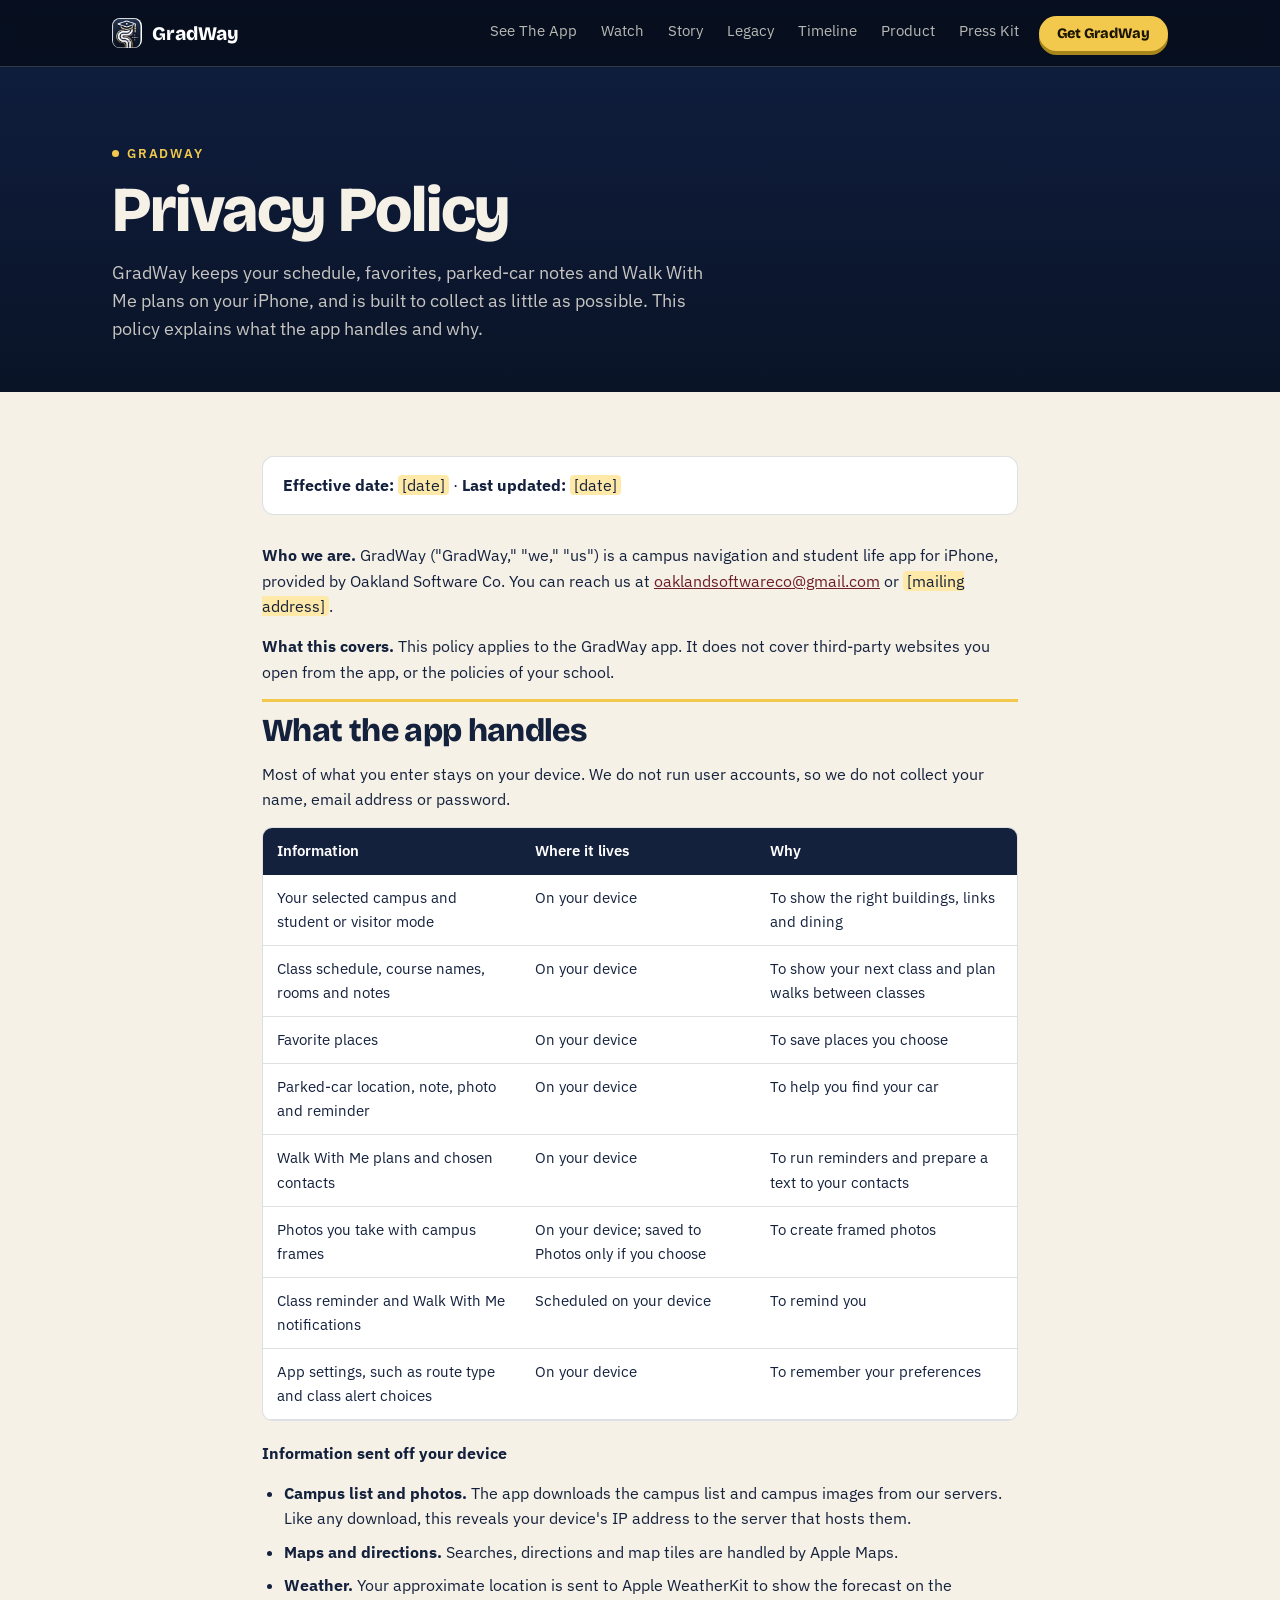
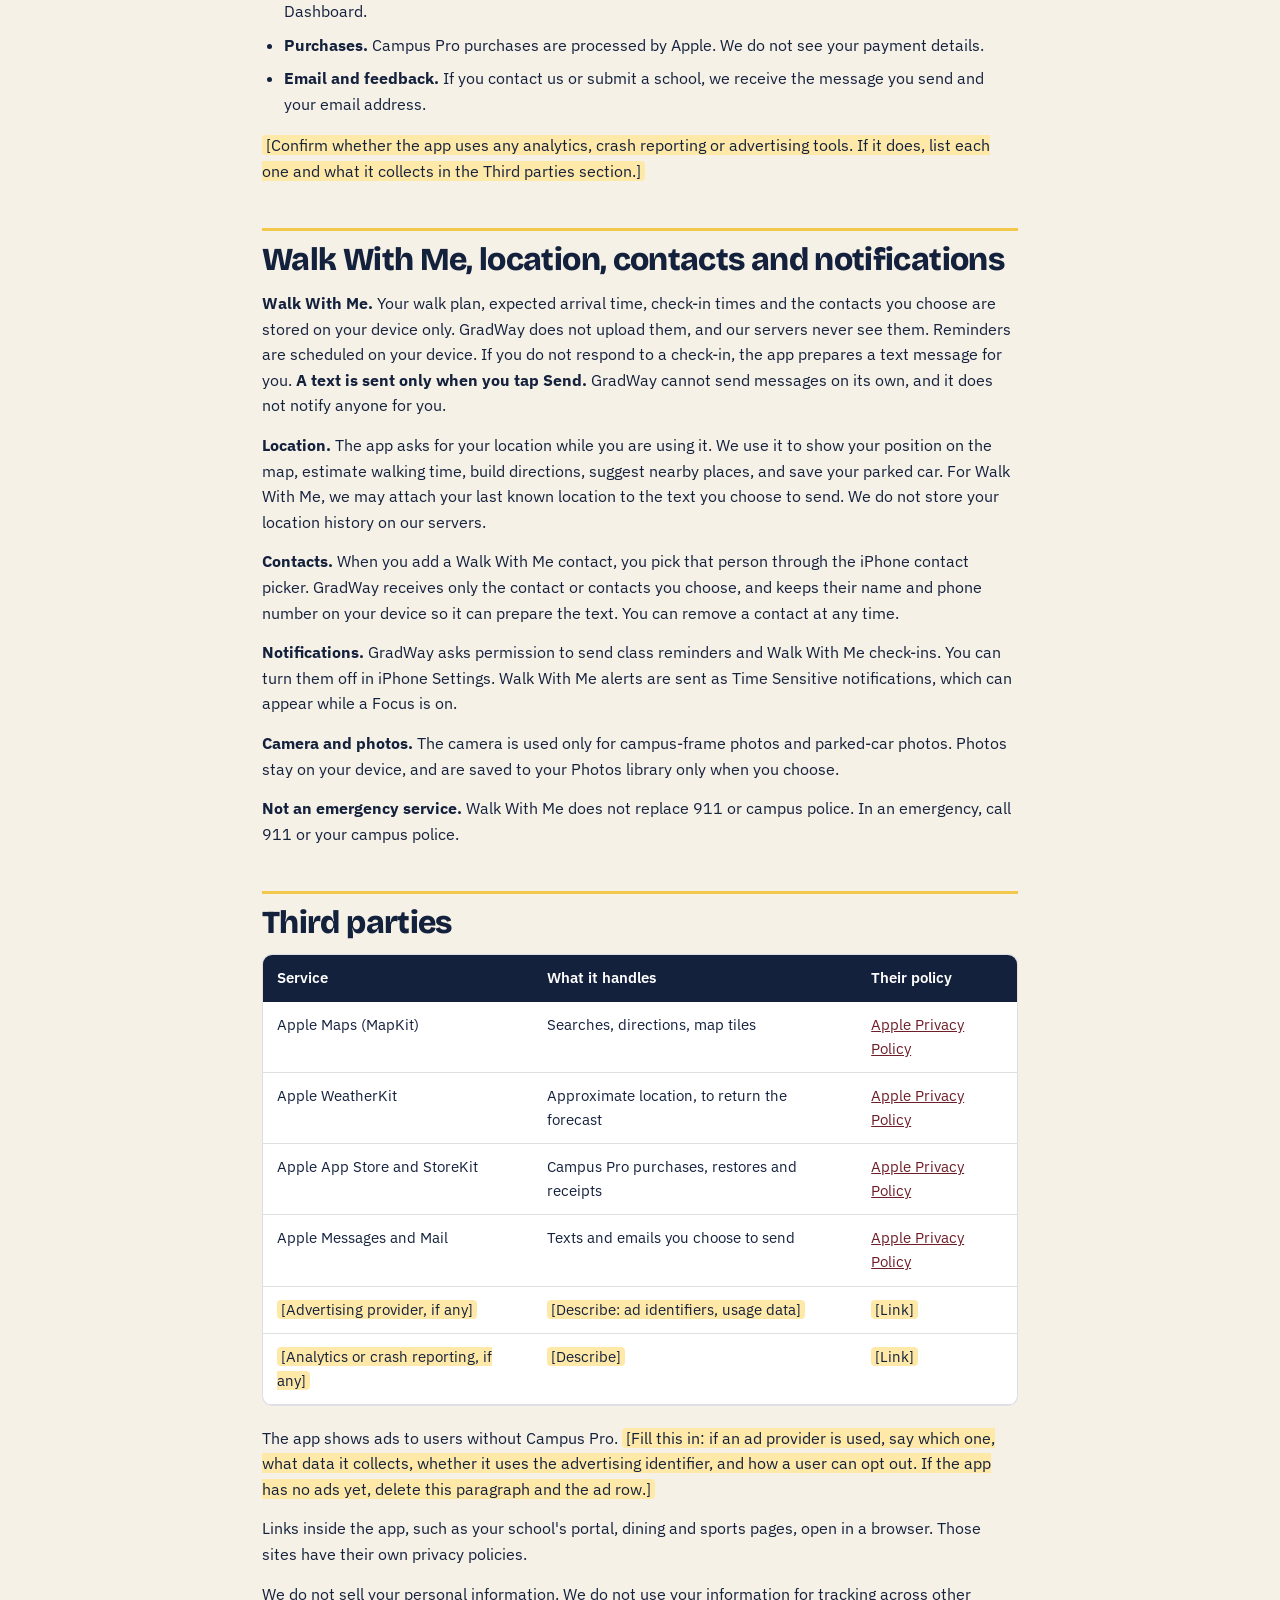
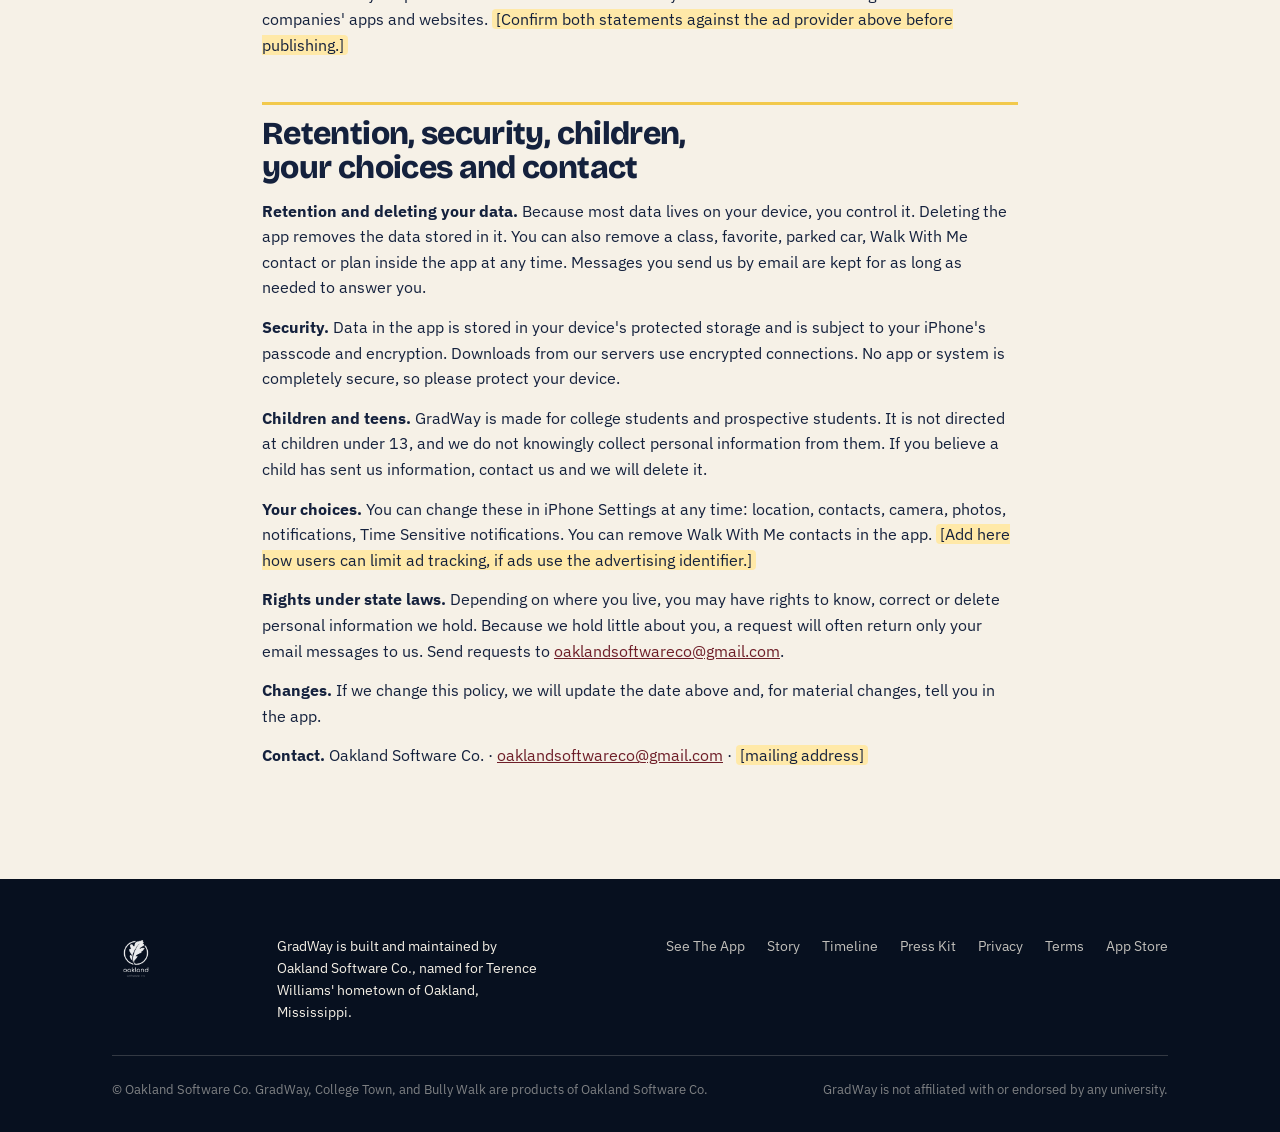
==== privacy.html @ d5482345 "Add files via upload" ====
<!DOCTYPE html>
<html lang="en">
<head>
<meta charset="UTF-8">
<meta name="viewport" content="width=device-width, initial-scale=1">
<title>Privacy Policy | GradWay</title>
<meta name="description" content="How GradWay handles your information: most of it stays on your iPhone.">
<meta property="og:type" content="website">
<meta property="og:title" content="Privacy Policy | GradWay">
<meta property="og:description" content="How GradWay handles your information: most of it stays on your iPhone.">
<meta property="og:image" content="og-image.jpg">
<meta property="og:url" content="https://gradwayapp.com/privacy.html">
<link rel="canonical" href="https://gradwayapp.com/privacy.html">
<meta name="twitter:card" content="summary_large_image">
<link rel="preconnect" href="https://fonts.googleapis.com">
<link rel="preconnect" href="https://fonts.gstatic.com" crossorigin>
<link href="https://fonts.googleapis.com/css2?family=Bricolage+Grotesque:opsz,wght@12..96,600;12..96,800&family=Fraunces:ital,opsz,wght@0,9..144,500;0,9..144,600;1,9..144,400;1,9..144,500&family=IBM+Plex+Sans:wght@400;500;600;700&display=swap" rel="stylesheet">
<link rel="stylesheet" href="site.css">
</head>
<body>
<nav class="nav dark"><div class="wrap navin">
<a class="brand" href="index.html"><img src="[data-uri]" alt="">GradWay</a>
<div class="links" id="links">
<a href="see-the-app.html">See The App</a>
<a href="index.html#watch">Watch</a>
<a href="index.html#story">Story</a>
<a href="index.html#legacy">Legacy</a>
<a href="index.html#timeline">Timeline</a>
<a href="index.html#features">Product</a>
<a href="index.html#press">Press Kit</a>
</div>
<a class="btn sm" href="https://apps.apple.com/us/app/gradway-college-made-easy/id1069778462" target="_blank" rel="noopener">Get GradWay</a>
<button class="burger" id="burger" aria-expanded="false" aria-controls="links" type="button">Menu</button>
</div></nav>
<header class="pagehead dark"><div class="wrap"><span class="eyebrow"><span class="dot"></span>GradWay</span><h1>Privacy Policy</h1><p>GradWay keeps your schedule, favorites, parked-car notes and Walk With Me plans on your iPhone, and is built to collect as little as possible. This policy explains what the app handles and why.</p></div></header>
<main class="doc light"><div class="wrap"><div class="meta"><strong>Effective date:</strong> <span class="tbd">[date]</span> &middot; <strong>Last updated:</strong> <span class="tbd">[date]</span></div>
<p><strong>Who we are.</strong> GradWay ("GradWay," "we," "us") is a campus navigation and student life app for iPhone, provided by Oakland Software Co. You can reach us at <a href="mailto:oaklandsoftwareco@gmail.com">oaklandsoftwareco@gmail.com</a> or <span class="tbd">[mailing address]</span>.</p>
<p><strong>What this covers.</strong> This policy applies to the GradWay app. It does not cover third-party websites you open from the app, or the policies of your school.</p>
<h2>What the app handles</h2>
<p>Most of what you enter stays on your device. We do not run user accounts, so we do not collect your name, email address or password.</p>
<table><thead><tr><th>Information</th><th>Where it lives</th><th>Why</th></tr></thead><tbody>
<tr><td>Your selected campus and student or visitor mode</td><td>On your device</td><td>To show the right buildings, links and dining</td></tr>
<tr><td>Class schedule, course names, rooms and notes</td><td>On your device</td><td>To show your next class and plan walks between classes</td></tr>
<tr><td>Favorite places</td><td>On your device</td><td>To save places you choose</td></tr>
<tr><td>Parked-car location, note, photo and reminder</td><td>On your device</td><td>To help you find your car</td></tr>
<tr><td>Walk With Me plans and chosen contacts</td><td>On your device</td><td>To run reminders and prepare a text to your contacts</td></tr>
<tr><td>Photos you take with campus frames</td><td>On your device; saved to Photos only if you choose</td><td>To create framed photos</td></tr>
<tr><td>Class reminder and Walk With Me notifications</td><td>Scheduled on your device</td><td>To remind you</td></tr>
<tr><td>App settings, such as route type and class alert choices</td><td>On your device</td><td>To remember your preferences</td></tr></tbody></table>
<p><strong>Information sent off your device</strong></p>
<ul><li><strong>Campus list and photos.</strong> The app downloads the campus list and campus images from our servers. Like any download, this reveals your device's IP address to the server that hosts them.</li>
<li><strong>Maps and directions.</strong> Searches, directions and map tiles are handled by Apple Maps.</li>
<li><strong>Weather.</strong> Your approximate location is sent to Apple WeatherKit to show the forecast on the Dashboard.</li>
<li><strong>Purchases.</strong> Campus Pro purchases are processed by Apple. We do not see your payment details.</li>
<li><strong>Email and feedback.</strong> If you contact us or submit a school, we receive the message you send and your email address.</li></ul>
<p><span class="tbd">[Confirm whether the app uses any analytics, crash reporting or advertising tools. If it does, list each one and what it collects in the Third parties section.]</span></p>
<h2>Walk With Me, location, contacts and notifications</h2>
<p><strong>Walk With Me.</strong> Your walk plan, expected arrival time, check-in times and the contacts you choose are stored on your device only. GradWay does not upload them, and our servers never see them. Reminders are scheduled on your device. If you do not respond to a check-in, the app prepares a text message for you. <strong>A text is sent only when you tap Send.</strong> GradWay cannot send messages on its own, and it does not notify anyone for you.</p>
<p><strong>Location.</strong> The app asks for your location while you are using it. We use it to show your position on the map, estimate walking time, build directions, suggest nearby places, and save your parked car. For Walk With Me, we may attach your last known location to the text you choose to send. We do not store your location history on our servers.</p>
<p><strong>Contacts.</strong> When you add a Walk With Me contact, you pick that person through the iPhone contact picker. GradWay receives only the contact or contacts you choose, and keeps their name and phone number on your device so it can prepare the text. You can remove a contact at any time.</p>
<p><strong>Notifications.</strong> GradWay asks permission to send class reminders and Walk With Me check-ins. You can turn them off in iPhone Settings. Walk With Me alerts are sent as Time Sensitive notifications, which can appear while a Focus is on.</p>
<p><strong>Camera and photos.</strong> The camera is used only for campus-frame photos and parked-car photos. Photos stay on your device, and are saved to your Photos library only when you choose.</p>
<p><strong>Not an emergency service.</strong> Walk With Me does not replace 911 or campus police. In an emergency, call 911 or your campus police.</p>
<h2>Third parties</h2>
<table><thead><tr><th>Service</th><th>What it handles</th><th>Their policy</th></tr></thead><tbody>
<tr><td>Apple Maps (MapKit)</td><td>Searches, directions, map tiles</td><td><a href="https://www.apple.com/legal/privacy/" target="_blank" rel="noopener">Apple Privacy Policy</a></td></tr>
<tr><td>Apple WeatherKit</td><td>Approximate location, to return the forecast</td><td><a href="https://www.apple.com/legal/privacy/" target="_blank" rel="noopener">Apple Privacy Policy</a></td></tr>
<tr><td>Apple App Store and StoreKit</td><td>Campus Pro purchases, restores and receipts</td><td><a href="https://www.apple.com/legal/privacy/" target="_blank" rel="noopener">Apple Privacy Policy</a></td></tr>
<tr><td>Apple Messages and Mail</td><td>Texts and emails you choose to send</td><td><a href="https://www.apple.com/legal/privacy/" target="_blank" rel="noopener">Apple Privacy Policy</a></td></tr>
<tr><td><span class="tbd">[Advertising provider, if any]</span></td><td><span class="tbd">[Describe: ad identifiers, usage data]</span></td><td><span class="tbd">[Link]</span></td></tr>
<tr><td><span class="tbd">[Analytics or crash reporting, if any]</span></td><td><span class="tbd">[Describe]</span></td><td><span class="tbd">[Link]</span></td></tr></tbody></table>
<p>The app shows ads to users without Campus Pro. <span class="tbd">[Fill this in: if an ad provider is used, say which one, what data it collects, whether it uses the advertising identifier, and how a user can opt out. If the app has no ads yet, delete this paragraph and the ad row.]</span></p>
<p>Links inside the app, such as your school's portal, dining and sports pages, open in a browser. Those sites have their own privacy policies.</p>
<p>We do not sell your personal information. We do not use your information for tracking across other companies' apps and websites. <span class="tbd">[Confirm both statements against the ad provider above before publishing.]</span></p>
<h2>Retention, security, children, your choices and contact</h2>
<p><strong>Retention and deleting your data.</strong> Because most data lives on your device, you control it. Deleting the app removes the data stored in it. You can also remove a class, favorite, parked car, Walk With Me contact or plan inside the app at any time. Messages you send us by email are kept for as long as needed to answer you.</p>
<p><strong>Security.</strong> Data in the app is stored in your device's protected storage and is subject to your iPhone's passcode and encryption. Downloads from our servers use encrypted connections. No app or system is completely secure, so please protect your device.</p>
<p><strong>Children and teens.</strong> GradWay is made for college students and prospective students. It is not directed at children under 13, and we do not knowingly collect personal information from them. If you believe a child has sent us information, contact us and we will delete it.</p>
<p><strong>Your choices.</strong> You can change these in iPhone Settings at any time: location, contacts, camera, photos, notifications, Time Sensitive notifications. You can remove Walk With Me contacts in the app. <span class="tbd">[Add here how users can limit ad tracking, if ads use the advertising identifier.]</span></p>
<p><strong>Rights under state laws.</strong> Depending on where you live, you may have rights to know, correct or delete personal information we hold. Because we hold little about you, a request will often return only your email messages to us. Send requests to <a href="mailto:oaklandsoftwareco@gmail.com">oaklandsoftwareco@gmail.com</a>.</p>
<p><strong>Changes.</strong> If we change this policy, we will update the date above and, for material changes, tell you in the app.</p>
<p><strong>Contact.</strong> Oakland Software Co. &middot; <a href="mailto:oaklandsoftwareco@gmail.com">oaklandsoftwareco@gmail.com</a> &middot; <span class="tbd">[mailing address]</span></p></div></main>
<footer class="deep"><div class="wrap">
<div class="foot-top">
<div class="foot-logo"><img src="[data-uri]" alt="Oakland Software Co. logo"></div>
<div class="foot-note">GradWay is built and maintained by Oakland Software Co., named for Terence Williams' hometown of Oakland, Mississippi.</div>
<div class="foot-links">
<a href="see-the-app.html">See The App</a>
<a href="index.html#story">Story</a>
<a href="index.html#timeline">Timeline</a>
<a href="index.html#press">Press Kit</a>
<a href="privacy.html">Privacy</a>
<a href="terms.html">Terms</a>
<a href="https://apps.apple.com/us/app/gradway-college-made-easy/id1069778462" target="_blank" rel="noopener">App Store</a>
</div></div>
<div class="foot-bottom">
<span>&copy; Oakland Software Co. GradWay, College Town, and Bully Walk are products of Oakland Software Co.</span>
<span>GradWay is not affiliated with or endorsed by any university.</span>
</div></div></footer>
<script src="site.js"></script>
</body>
</html>
---- site.css ----
/* GradWay site: bold theme. Dark navy stage, sun-gold accents, cream bands for long reading. */
:root{
  --navy:#07101f; --ink:#14213D; --ink-2:#0D162B; --paper:#F6F1E7; --paper-2:#ECE3D0;
  --gold:#C98A2C; --gold-soft:#E4B463; --sun:#f2c94c; --sun-d:#a8861c; --pink:#ff6fa5;
  --maroon:#6E1E28; --moss:#3B6B4E; --slate:#57606F;
  --line:rgba(20,33,61,.14); --line-dark:rgba(246,241,231,.18);
  --display:'Bricolage Grotesque','Arial Black',system-ui,sans-serif;
  --serif:'Fraunces',Georgia,serif; --body:'IBM Plex Sans',system-ui,sans-serif;
}
*{box-sizing:border-box}
html{scroll-behavior:smooth;scroll-padding-top:76px}
body{margin:0;background:var(--ink-2);color:var(--paper);font:16px/1.6 var(--body);-webkit-font-smoothing:antialiased;overflow-x:hidden}
h1,h2,h3,h4{font-family:var(--display);font-weight:800;letter-spacing:-.02em;margin:0;line-height:1.05;text-wrap:balance}
p{margin:0} a{color:inherit} img{max-width:100%;display:block}
.wrap{max-width:1120px;margin:0 auto;padding:0 32px}
@media (max-width:720px){.wrap{padding:0 20px}}

/* tone bands: components read these variables */
.dark{--bg:linear-gradient(180deg,#0f1d3d 0%,#0a1427 100%);--fg:#F6F1E7;--mute:rgba(246,241,231,.8);--card:rgba(246,241,231,.06);--cardline:rgba(246,241,231,.16);--accent:var(--sun);--kick:var(--sun);--chip:rgba(246,241,231,.08)}
.deep{--bg:#07101f;--fg:#F6F1E7;--mute:rgba(246,241,231,.8);--card:rgba(246,241,231,.06);--cardline:rgba(246,241,231,.16);--accent:var(--sun);--kick:var(--sun);--chip:rgba(246,241,231,.08)}
.light{--bg:var(--paper);--fg:var(--ink);--mute:var(--slate);--card:#fff;--cardline:var(--line);--accent:var(--maroon);--kick:#9a6616;--chip:#fff}
.light2{--bg:var(--paper-2);--fg:var(--ink);--mute:var(--slate);--card:#fff;--cardline:var(--line);--accent:var(--maroon);--kick:#9a6616;--chip:#fff}
.dark,.deep,.light,.light2{background:var(--bg);color:var(--fg)}
section{padding:96px 0}
@media (max-width:860px){section{padding:64px 0}}
.kicker,.eyebrow{display:inline-flex;align-items:center;gap:8px;font:600 .8rem var(--body);letter-spacing:.14em;text-transform:uppercase;color:var(--kick,var(--sun));margin-bottom:14px}
.eyebrow .dot{width:7px;height:7px;border-radius:50%;background:currentColor}
h1 em,h2 em{font-family:var(--serif);font-style:italic;font-weight:500;letter-spacing:-.01em;color:var(--accent,var(--sun))}
.section-head{max-width:680px;margin-bottom:44px}
.section-head h2{font-size:clamp(1.9rem,3.8vw,3rem)}
.section-head p{margin-top:14px;color:var(--mute);font-size:1.06rem}
.btn{display:inline-block;text-decoration:none;font:800 1rem var(--display);padding:15px 28px;border-radius:999px;background:var(--sun);color:#1a1400;box-shadow:0 5px 0 var(--sun-d);transition:transform .15s,box-shadow .15s;border:0;cursor:pointer}
.btn:hover{transform:translateY(3px);box-shadow:0 2px 0 var(--sun-d)}
.btn.sm{padding:9px 18px;font-size:.9rem;box-shadow:0 4px 0 var(--sun-d)}
.btn.ghost{background:transparent;color:var(--fg,#F6F1E7);box-shadow:inset 0 0 0 2px currentColor}
.btn.ghost:hover{box-shadow:inset 0 0 0 2px currentColor,0 3px 0 rgba(0,0,0,.2)}
a:focus-visible,button:focus-visible{outline:3px solid var(--sun);outline-offset:3px}
.cta-row{display:flex;gap:16px;flex-wrap:wrap;align-items:center}
.cta-row small{color:var(--mute);font-size:.9rem}

/* NAV */
.nav{position:sticky;top:0;z-index:50;background:rgba(7,16,31,.92);backdrop-filter:blur(10px);border-bottom:1px solid var(--line-dark)}
.navin{display:flex;align-items:center;gap:20px;height:66px}
.brand{display:flex;align-items:center;gap:10px;font:800 1.2rem var(--display);text-decoration:none;color:#fff;margin-right:auto}
.brand img{width:30px;height:30px;border-radius:8px}
.links{display:flex;gap:24px;font-size:.92rem}
.links a{text-decoration:none;color:rgba(246,241,231,.75);padding-bottom:2px;border-bottom:2px solid transparent}
.links a:hover,.links a.here{color:#fff;border-color:var(--sun)}
.burger{display:none;background:none;border:1px solid var(--line-dark);color:#fff;border-radius:8px;padding:8px 12px;font:600 .85rem var(--body);cursor:pointer}
@media (max-width:900px){
  .burger{display:block}
  .links{display:none;position:absolute;top:66px;left:0;right:0;flex-direction:column;gap:0;background:#07101f;border-bottom:1px solid var(--line-dark);padding:8px 20px 16px}
  .links.open{display:flex}
  .links a{padding:12px 0;border-bottom:1px solid var(--line-dark)}
}

/* PHONE */
.phone{--w:240px;width:var(--w);flex:none;position:relative;background:#000;border-radius:calc(var(--w)*.15);padding:calc(var(--w)*.04);box-shadow:0 0 0 1px rgba(255,255,255,.12),0 36px 60px rgba(7,16,31,.4)}
.phone::after{content:"";position:absolute;top:calc(var(--w)*.05);left:50%;width:30%;height:calc(var(--w)*.05);background:#000;border-radius:99px;transform:translateX(-50%);z-index:4}
.screen{position:relative;aspect-ratio:1290/2796;border-radius:calc(var(--w)*.115);overflow:hidden;background:#0b1224}
.screen img{position:absolute;inset:0;width:100%;height:100%;object-fit:cover}
.tilt{transform:perspective(900px) rotateX(var(--rx,0deg)) rotateY(var(--ry,0deg));transition:transform .18s ease-out;will-change:transform}
.glare{position:absolute;inset:0;border-radius:inherit;pointer-events:none;z-index:5;opacity:0;transition:opacity .2s;background:radial-gradient(circle at var(--gx,50%) var(--gy,30%),rgba(255,255,255,.28),transparent 55%)}
.tilt.hot .glare{opacity:1}

/* REVEAL: resting state visible, JS only adds an offset below the fold */
.js .rv{transform:translateY(80px) rotate(var(--rot,-4deg)) scale(.94);transition:transform 1s cubic-bezier(.2,.9,.25,1.15)}
.js .rv.in{transform:none}
.js .rt{transform:translateY(26px);transition:transform .8s ease-out}
.js .rt.in{transform:none}
.js .rv.d2{transition-delay:.24s}

/* HERO */
.hero{background:linear-gradient(180deg,#0f1d3d 0%,#07101f 100%);padding:76px 0 0;overflow:hidden;position:relative}
.hero-inner{display:grid;grid-template-columns:1.1fr .9fr;gap:48px;align-items:center;padding-bottom:64px}
.hero-inner>*{min-width:0}
.hero h1{font-size:clamp(2.7rem,6.4vw,5rem);line-height:.98;max-width:12ch}
.hero-sub{margin:22px 0 28px;max-width:46ch;font-size:1.12rem;color:rgba(246,241,231,.84)}
.hero-stage{position:relative;display:flex;justify-content:center;padding:10px 0}
.hero-stage::before{content:"";position:absolute;inset:6% 4%;border-radius:50%;background:radial-gradient(circle,rgba(242,201,76,.28),transparent 66%)}
.hero .phone{--w:270px;box-shadow:0 0 0 1px rgba(255,255,255,.14),0 40px 70px rgba(0,0,0,.55)}
.slide{position:absolute;inset:0;opacity:0;transform:translateX(14%) scale(1.02);transition:opacity .5s ease,transform .7s cubic-bezier(.2,.8,.2,1)}
.slide.on{opacity:1;transform:none}
.slide.off{opacity:0;transform:translateX(-14%)}
.slide img{width:100%;height:100%;object-fit:cover}
.pill{position:absolute;z-index:6;left:-2%;bottom:16%;background:var(--sun);color:#1a1400;font:800 .95rem var(--display);padding:9px 16px;border-radius:999px;box-shadow:0 5px 0 var(--sun-d);white-space:nowrap}
.pill.pop{animation:pop .5s cubic-bezier(.2,1.4,.4,1)}
@keyframes pop{0%{transform:scale(.6) rotate(-6deg);opacity:0}100%{transform:none;opacity:1}}
.dots{position:absolute;z-index:6;bottom:-2px;left:50%;transform:translateX(-50%);display:flex;gap:8px}
.dots button{width:10px;height:10px;border-radius:50%;border:0;padding:0;background:rgba(246,241,231,.35);cursor:pointer;transition:width .25s,background .25s}
.dots button.on{width:28px;border-radius:99px;background:var(--sun)}
.stat-strip{border-top:1px solid var(--line-dark);padding:26px 32px;display:grid;grid-template-columns:repeat(4,1fr);gap:20px}
.stat-strip .num{font:800 clamp(1.8rem,3.4vw,2.6rem)/1 var(--display);color:var(--sun)}
.stat-strip .lbl{font-size:.84rem;color:rgba(246,241,231,.7);margin-top:6px}
@media (max-width:860px){.hero-inner{grid-template-columns:1fr}.hero .phone{--w:240px}.pill{left:6%}}
@media (max-width:720px){.stat-strip{grid-template-columns:repeat(2,1fr);padding:26px 20px}}

/* TAPE + MARQUEE */
.tapewrap{overflow:hidden;background:#07101f;padding:10px 0}
.tape{background:var(--sun);color:#1a1400;transform:rotate(-1.2deg);margin:0 -20px;overflow:hidden;white-space:nowrap;padding:12px 0;position:relative;z-index:3}
.tape div{display:inline-block;font:800 1.2rem var(--display);animation:mq 32s linear infinite}
.tape span{margin:0 22px}
@keyframes mq{to{transform:translateX(-50%)}}
.campuses-strip{background:var(--navy);padding:30px 0;border-bottom:1px solid var(--line-dark)}
.campuses-label{color:rgba(246,241,231,.55);font-size:.78rem;letter-spacing:.14em;text-transform:uppercase;text-align:center;margin-bottom:16px}
.marquee{width:100%;overflow:hidden;-webkit-mask-image:linear-gradient(90deg,transparent,#000 10%,#000 90%,transparent);mask-image:linear-gradient(90deg,transparent,#000 10%,#000 90%,transparent)}
.marquee-track{display:flex;width:max-content;animation:campus-scroll 60s linear infinite}
.marquee-track span{display:inline-flex;align-items:center;white-space:nowrap;padding:0 30px;font:italic 500 1.15rem var(--serif);color:var(--paper);opacity:.9}
.marquee-track span::after{content:"\2022";margin-left:30px;color:var(--sun);opacity:.7}
@keyframes campus-scroll{from{transform:translateX(0)}to{transform:translateX(-50%)}}

/* VIDEO */
.video-frame{border-radius:18px;overflow:hidden;border:2px solid var(--cardline);background:#000;box-shadow:0 30px 60px rgba(0,0,0,.4)}
.video-frame video{display:block;width:100%;height:auto;max-height:640px;margin:0 auto;background:#000}

/* APP SCREENS (home teaser) */
.screens-row{display:flex;flex-wrap:wrap;justify-content:center;gap:34px 28px}
.screen-card{width:236px;text-align:center}
.screen-card .phone{--w:236px;margin:0 auto}
.screen-card h4{margin-top:22px;font-size:1.15rem}
.screen-card p{margin-top:6px;font-size:.9rem;color:var(--mute);line-height:1.45}
.more{margin-top:44px;text-align:center}

/* STORY */
.founder-grid{display:grid;grid-template-columns:.85fr 1.15fr;gap:56px;align-items:start}
.founder-grid>*{min-width:0}
@media (max-width:860px){.founder-grid{grid-template-columns:1fr}}
.founder-photo img{border-radius:14px;box-shadow:0 20px 40px rgba(20,33,61,.2)}
.founder-photo{position:sticky;top:96px}
@media (max-width:860px){.founder-photo{position:static}}
.cap{margin-top:12px;font-size:.84rem;color:var(--mute);border-left:3px solid var(--sun);padding-left:10px}
.light .cap,.light2 .cap{border-color:var(--gold)}
.founder-copy h2{font-size:clamp(1.8rem,3vw,2.5rem)}
.founder-copy p{margin-bottom:16px;font-size:1.04rem}
.quote{margin:26px 0;padding:22px 26px;background:var(--card);border-radius:14px;border-left:5px solid var(--maroon);font:italic 500 1.25rem/1.4 var(--serif)}
.quote cite{display:block;margin-top:10px;font:normal 400 .85rem var(--body);color:var(--mute)}
.badge-row{display:flex;gap:10px;flex-wrap:wrap;margin-top:22px}
.badge{font-size:.82rem;border:1px solid var(--cardline);border-radius:999px;padding:7px 14px;background:var(--chip)}

/* LEGACY */
.legacy-inner{max-width:780px}
.legacy-byline{display:flex;align-items:center;gap:16px;margin-bottom:18px}
.legacy-byline .eyebrow{margin-bottom:0}
.legacy-portrait{width:68px;height:68px;border-radius:50%;object-fit:cover;border:3px solid var(--sun);flex:none}
.legacy-h{font-size:clamp(1.8rem,3.2vw,2.6rem);margin:14px 0 22px}
.legacy-lede{color:var(--mute);font-size:1.06rem;margin-bottom:16px}
.legacy-tag{margin-top:22px;padding-top:20px;border-top:1px solid var(--cardline);font:italic 500 1rem var(--serif);color:var(--sun)}

/* TIMELINE */
.tl-track{position:relative;display:grid;gap:18px;margin-top:8px}
.tl-item{background:var(--card);border:1px solid var(--cardline);border-radius:16px;padding:22px 26px;display:grid;grid-template-columns:150px 1fr;gap:4px 26px;align-items:start}
.tl-item.origin{border-left:6px solid var(--sun)}
.tl-year{font:800 1.25rem var(--display);color:var(--accent);grid-row:span 2}
.tl-title{font:800 1.2rem var(--display)}
.tl-body{color:var(--mute);font-size:.98rem;grid-column:2}
@media (max-width:640px){.tl-item{grid-template-columns:1fr}.tl-year{grid-row:auto}.tl-body{grid-column:1}}

/* FEATURES */
.feat-grid{display:grid;grid-template-columns:repeat(3,1fr);gap:16px}
.feat{background:var(--card);border:1px solid var(--cardline);border-radius:18px;padding:26px;transition:transform .2s,border-color .2s}
.feat:hover{transform:translateY(-5px);border-color:var(--sun)}
.feat .mk{width:34px;height:34px;color:var(--sun);margin-bottom:14px}
.feat h3{font-size:1.15rem;margin-bottom:8px}
.feat p{color:var(--mute);font-size:.95rem}
@media (max-width:860px){.feat-grid{grid-template-columns:repeat(2,1fr)}}
@media (max-width:560px){.feat-grid{grid-template-columns:1fr}}

/* IMPACT */
.impact-grid{display:grid;grid-template-columns:repeat(3,1fr);gap:16px}
.impact-card{background:var(--card);border:1px solid var(--cardline);border-radius:18px;padding:26px}
.impact-card .num{font:800 clamp(2.4rem,4.4vw,3.4rem)/1 var(--display);color:var(--sun)}
.impact-card .lbl{margin-top:10px;color:var(--mute);font-size:.95rem}
.impact-note{margin-top:22px;font-size:.82rem;color:var(--mute);max-width:80ch}
@media (max-width:860px){.impact-grid{grid-template-columns:repeat(2,1fr)}}
@media (max-width:560px){.impact-grid{grid-template-columns:1fr}}

/* REVIEWS */
.review-stack{display:grid;grid-template-columns:repeat(3,1fr);gap:16px}
.review-card{background:var(--card);border:1px solid var(--cardline);border-radius:18px;padding:26px;display:flex;flex-direction:column;gap:12px}
.stars{color:#d9a21b;letter-spacing:.15em}
.rev-quote{font-size:1rem}
.rev-attrib{margin-top:auto;font-size:.82rem;color:var(--mute)}
.campus-photo{margin-top:36px;max-width:760px}
.campus-photo img{border-radius:16px;box-shadow:0 20px 40px rgba(20,33,61,.18)}
@media (max-width:860px){.review-stack{grid-template-columns:1fr}}

/* CLIPPINGS */
.clip-grid{display:grid;grid-template-columns:repeat(4,1fr);gap:18px}
.clip-grid figure{margin:0;background:var(--card);border:1px solid var(--cardline);border-radius:14px;padding:10px;transition:transform .2s}
.clip-grid figure:hover{transform:rotate(-1.2deg) translateY(-4px)}
.clip-grid img{border-radius:8px;width:100%;height:auto}
.clip-grid figcaption{font-size:.8rem;color:var(--mute);margin-top:8px;padding:0 4px 4px}
@media (max-width:860px){.clip-grid{grid-template-columns:repeat(2,1fr)}}

/* PRESS */
.press-grid{display:grid;grid-template-columns:1.1fr .9fr;gap:56px;align-items:start}
.press-grid>*{min-width:0}
.press-copy h2{font-size:clamp(1.8rem,3vw,2.4rem);margin-bottom:16px}
.press-copy p{margin-bottom:14px;color:var(--mute)}
.fact-list{list-style:none;margin:0;padding:0;border-top:1px solid var(--cardline)}
.fact-list li{display:flex;justify-content:space-between;gap:16px;padding:13px 0;border-bottom:1px solid var(--cardline);font-size:.94rem}
.fact-list li span:first-child{color:var(--mute)}
.fact-list li span:last-child{font-weight:600;text-align:right}
.press-links{margin-top:26px;display:flex;gap:12px;flex-wrap:wrap}
.press-links a{text-decoration:none;font-size:.92rem;font-weight:600;border:2px solid var(--cardline);padding:10px 18px;border-radius:999px}
.press-links a:hover{border-color:var(--sun)}
.press-links a.solid{background:var(--sun);color:#1a1400;border-color:var(--sun)}
@media (max-width:860px){.press-grid{grid-template-columns:1fr;gap:36px}}

/* FINAL CTA */
.final{background:var(--sun);color:#14213D;text-align:center;padding:84px 0}
.final h2{font-size:clamp(2.2rem,5vw,3.8rem);max-width:15ch;margin:0 auto 14px}
.final h2 em{color:var(--maroon)}
.final p{max-width:48ch;margin:0 auto 28px;color:#3a3210}
.final .btn{background:var(--ink);color:#fff;box-shadow:0 5px 0 #000}
.final .cta-row{justify-content:center}

/* FOOTER */
footer{background:var(--navy);color:rgba(246,241,231,.7);padding:56px 0 32px}
.foot-top{display:flex;justify-content:space-between;align-items:flex-start;gap:32px;flex-wrap:wrap;padding-bottom:32px;border-bottom:1px solid var(--line-dark)}
.foot-logo img{height:46px;width:auto;opacity:.92}
.foot-note{font-size:.86rem;max-width:34ch}
.foot-links{display:flex;gap:22px;flex-wrap:wrap;font-size:.88rem}
.foot-links a{text-decoration:none;color:rgba(246,241,231,.78)}
.foot-links a:hover{color:var(--sun)}
.foot-bottom{display:flex;justify-content:space-between;flex-wrap:wrap;gap:12px;padding-top:24px;font-size:.8rem;color:rgba(246,241,231,.5)}

/* FEATURE ROWS (See The App) */
.row{display:grid;grid-template-columns:1fr 1fr;gap:64px;align-items:center}
.row>*{min-width:0}
.row.flip .copy{order:2}
.copy h2{font-size:clamp(2rem,4vw,3.2rem);margin-bottom:16px;max-width:14ch}
.copy p{color:var(--mute);font-size:1.1rem;max-width:44ch}
.tags{display:flex;flex-wrap:wrap;gap:8px;margin-top:22px}
.tags span{border:1px solid var(--cardline);background:var(--chip);padding:6px 14px;border-radius:999px;font-size:.88rem}
.note{margin-top:14px;font-size:.8rem;color:var(--mute)}
.stage{position:relative;display:flex;justify-content:center;align-items:center;min-height:560px}
.stage::before{content:"";position:absolute;width:min(440px,92%);aspect-ratio:1;border-radius:50%;background:radial-gradient(circle,rgba(242,201,76,.3),transparent 68%)}
.stage .a{position:relative;z-index:2}
.stage .rvb{position:absolute;inset:0;z-index:3;pointer-events:none}
.stage .rvb .phone{pointer-events:auto;--w:190px;position:absolute;right:0;bottom:-3%}
.row.flip .stage .rvb .phone{right:auto;left:0}
.stage.side{gap:22px;align-items:flex-end}
.stage.side .rvb{position:static}
.stage.side .rvb .phone{position:static;margin-bottom:-24px;--w:200px}
@media (max-width:860px){
  .row{grid-template-columns:1fr;gap:36px}
  .row.flip .copy{order:0}
  .stage{min-height:500px}
  .stage .rvb .phone{--w:150px;right:2%}.row.flip .stage .rvb .phone{left:2%}
  .stage.side{gap:12px}.stage.side .rvb .phone{--w:140px!important;margin-bottom:-18px}.stage.side .a{--w:178px!important}
}
.extras-grid{display:grid;grid-template-columns:repeat(3,1fr);gap:16px}
@media (max-width:860px){.extras-grid{grid-template-columns:repeat(2,1fr)}}
@media (max-width:560px){.extras-grid{grid-template-columns:1fr}}
/* Walk With Me demo */
.demo .map{position:absolute;inset:0;width:100%;height:100%;display:block;background:#0f1a2e}
.route{stroke-dasharray:1;stroke-dashoffset:1;animation:draw 7s ease-in-out infinite}
@keyframes draw{0%{stroke-dashoffset:1}72%,100%{stroke-dashoffset:0}}
.banner,.walkbar{font-size:calc(var(--w)*.052)}
.banner{position:absolute;z-index:3;left:6%;right:6%;top:9%;background:rgba(246,241,231,.97);color:#0D162B;border-radius:16px;padding:.9em 1em;display:flex;gap:.9em;align-items:center;line-height:1.3;box-shadow:0 10px 24px rgba(0,0,0,.4);animation:banner 7s ease-in-out infinite;transform:translateY(-160%)}
.banner b{display:block;font-size:1.1em}
.banner i{flex:none;width:2.3em;height:2.3em;border-radius:50%;background:var(--moss);color:#fff;display:grid;place-items:center;font-style:normal;font-weight:700}
@keyframes banner{0%,70%{transform:translateY(-160%)}78%,94%{transform:none}100%{transform:translateY(-160%)}}
.walkbar{position:absolute;z-index:3;left:6%;right:6%;bottom:6%;background:rgba(15,26,46,.92);border:1px solid rgba(228,180,99,.5);color:#F6F1E7;border-radius:14px;padding:.9em 1em;display:flex;justify-content:space-between;align-items:center;white-space:nowrap;gap:6px}
.walkbar em{font-style:normal;color:var(--sun);font-weight:600}
.blip{width:.7em;height:.7em;border-radius:50%;background:#5fd08a;display:inline-block;margin-right:.5em;animation:blink 1.4s infinite}
@keyframes blink{50%{opacity:.25}}

/* DOCUMENT PAGES (privacy, terms) */
.pagehead{padding:72px 0 48px}
.pagehead h1{font-size:clamp(2.4rem,5.4vw,4rem);max-width:16ch}
.pagehead p{margin-top:16px;color:var(--mute);max-width:56ch;font-size:1.1rem}
.doc{padding:64px 0 96px}
.doc .wrap{max-width:820px}
.doc h2{font-size:clamp(1.5rem,2.6vw,2rem);margin:44px 0 14px;padding-top:12px;border-top:3px solid var(--sun)}
.doc h2:first-of-type{margin-top:0}
.doc p{margin:0 0 14px}
.doc ul{margin:0 0 16px;padding-left:22px} .doc li{margin-bottom:8px}
.doc table{width:100%;border-collapse:collapse;margin:8px 0 20px;font-size:.94rem;background:#fff;border:1px solid var(--line);border-radius:10px;overflow:hidden;display:block;overflow-x:auto}
.doc th,.doc td{text-align:left;padding:11px 14px;border-bottom:1px solid var(--line);vertical-align:top}
.doc th{background:var(--ink);color:#fff;font-weight:600}
.doc .meta{background:#fff;border:1px solid var(--line);border-radius:12px;padding:16px 20px;margin-bottom:28px}
.doc .lead{font-size:1.15rem}
.tbd{background:#ffe9a8;border-radius:4px;padding:0 4px;box-decoration-break:clone}
.doc a{color:var(--maroon)}

@media (prefers-reduced-motion:reduce){
  .marquee-track,.tape div,.route,.banner,.blip,.pill.pop{animation:none!important}
  .route{stroke-dashoffset:0}.banner{transform:none}
  .js .rv,.js .rt{transform:none!important;transition:none!important}
  .tilt{transform:none!important}
  html{scroll-behavior:auto}
}
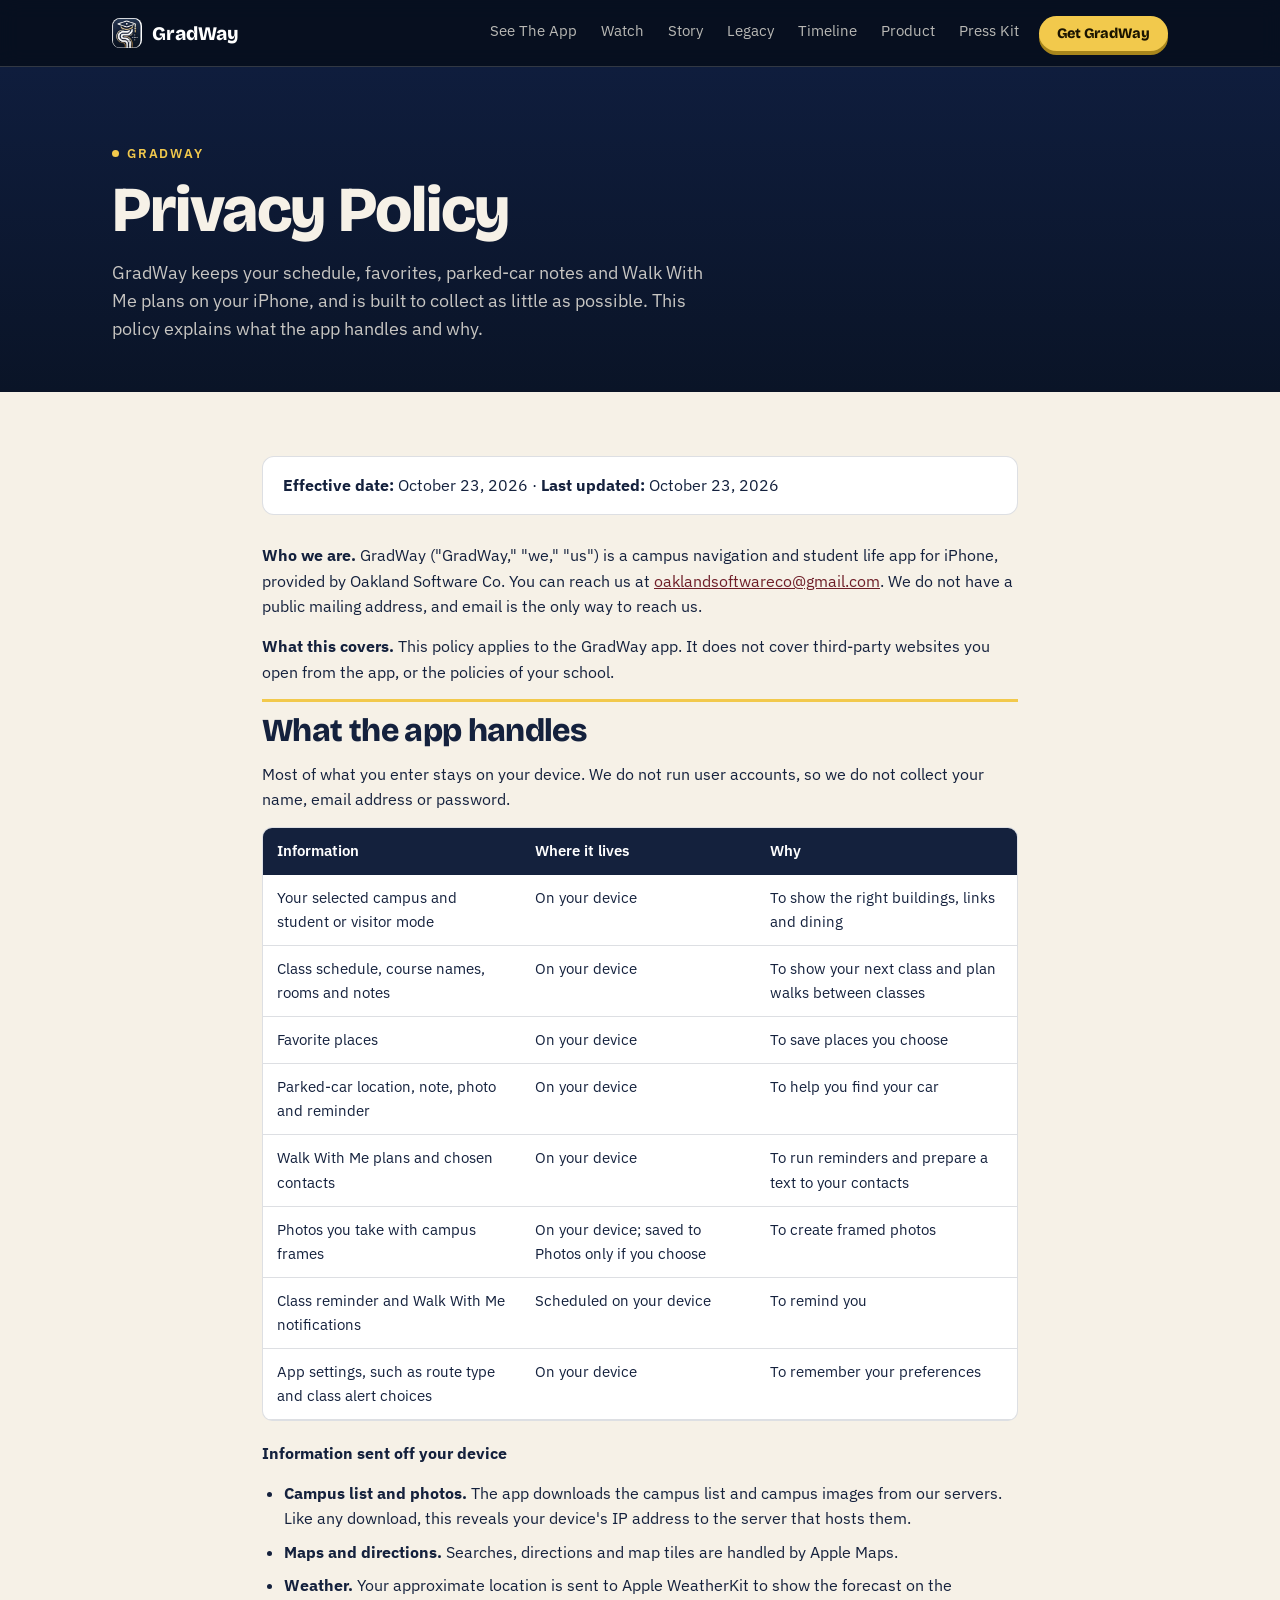
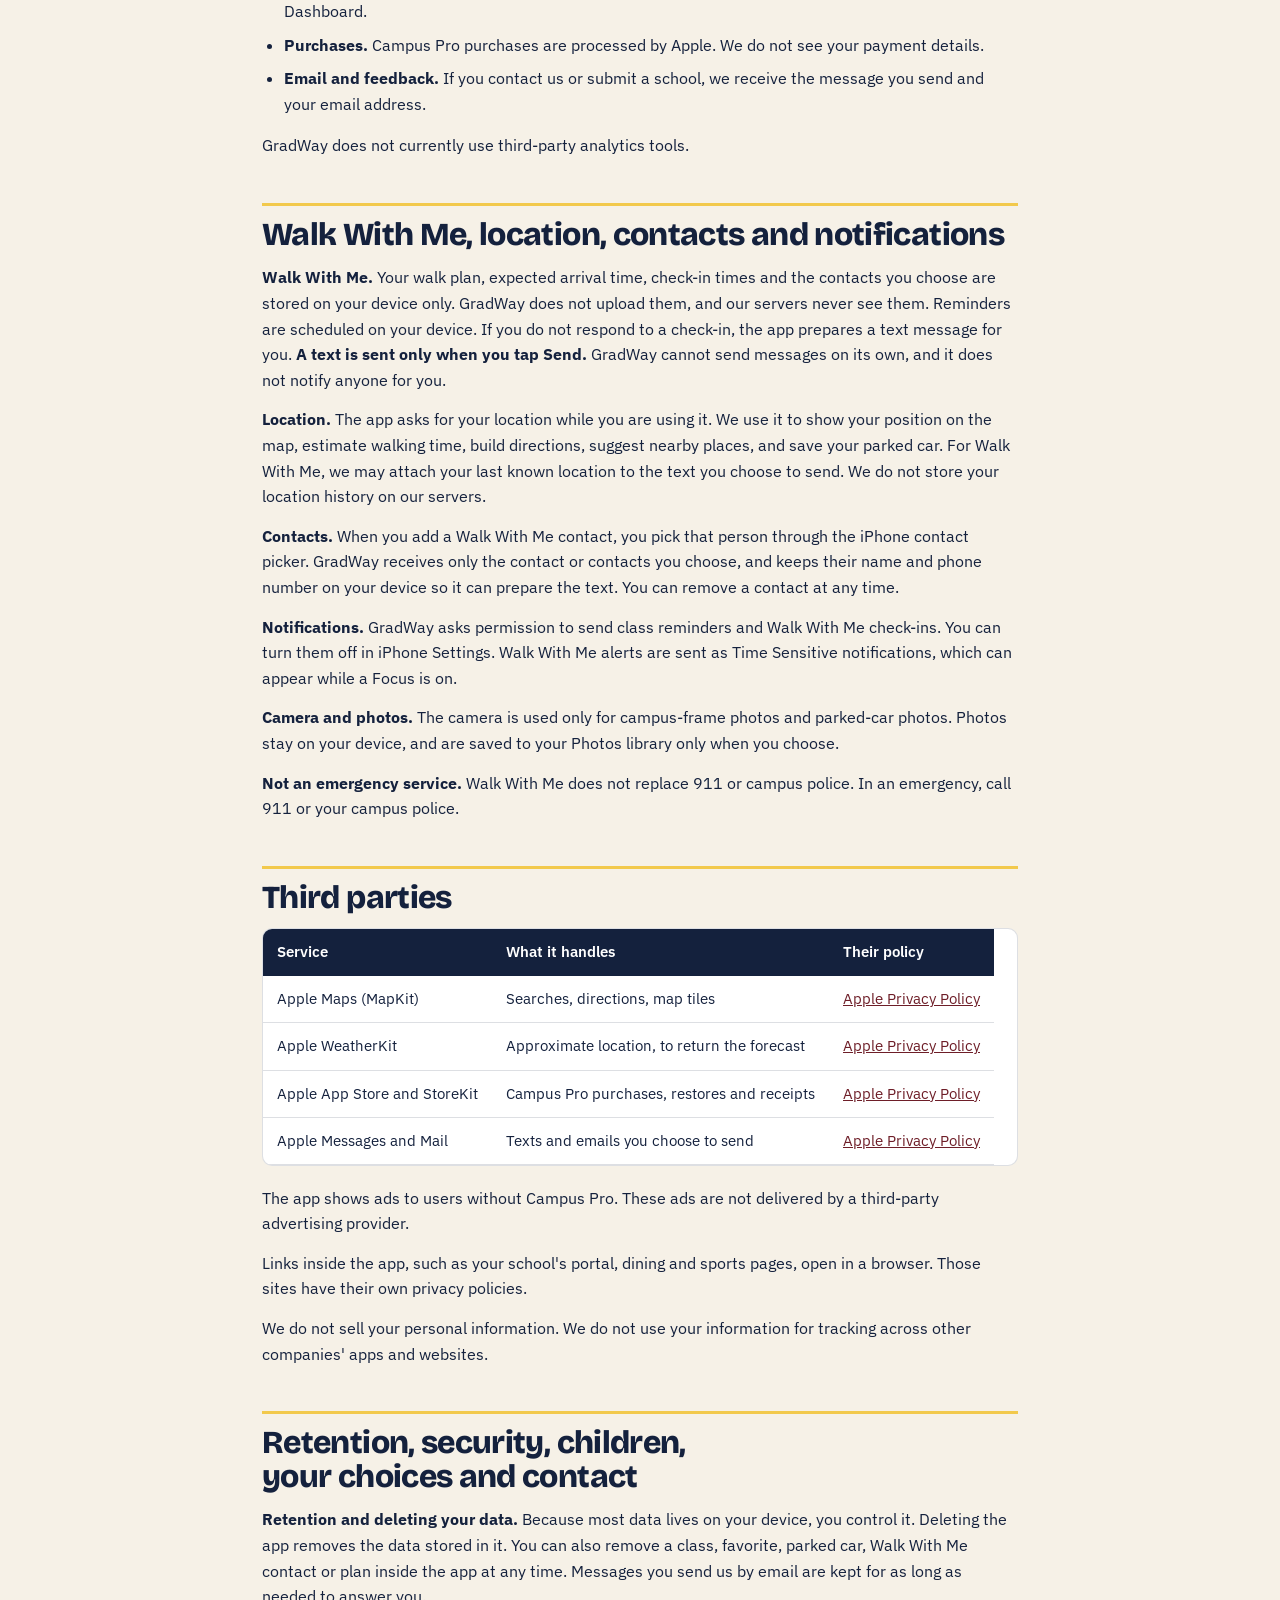
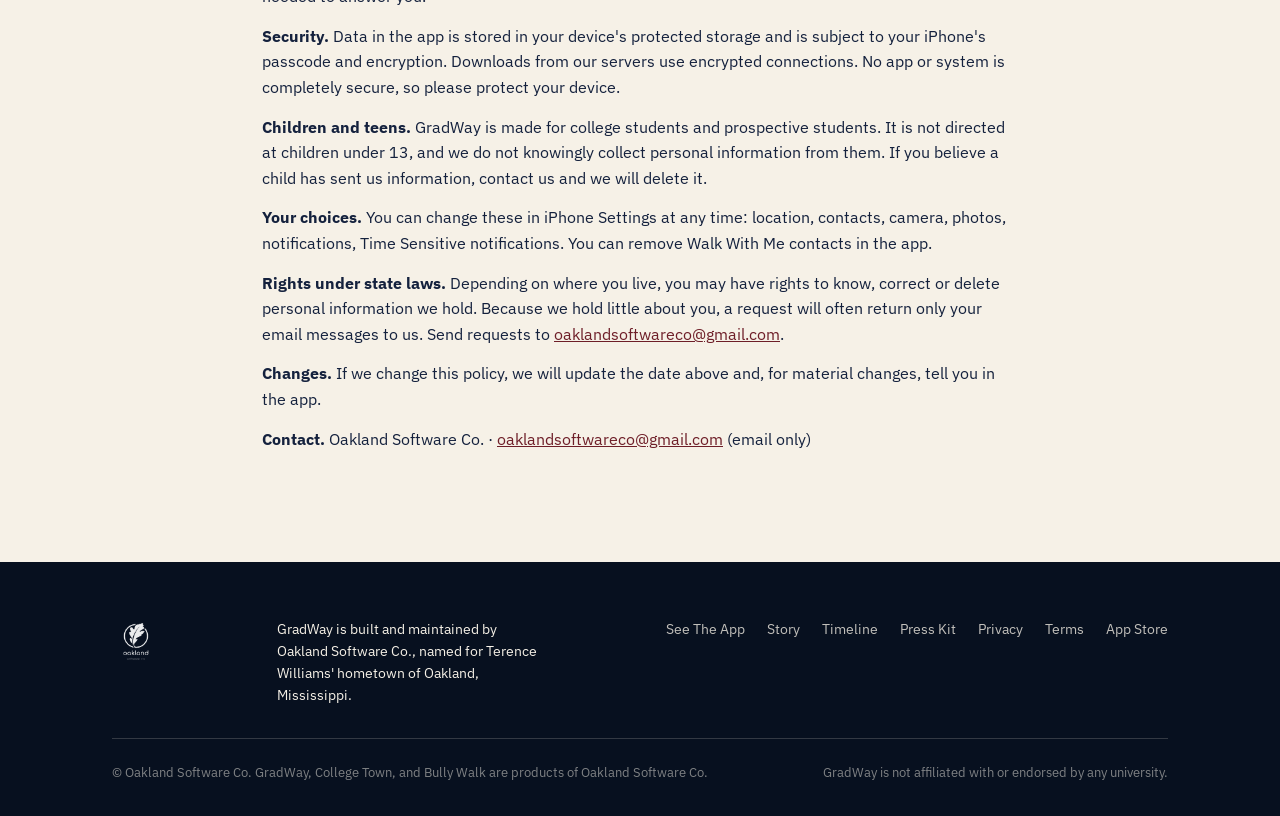
==== commit ae5d9c4b: "Update privacy.html" ====
--- a/privacy.html
+++ b/privacy.html
@@ -33,8 +33,8 @@
 <button class="burger" id="burger" aria-expanded="false" aria-controls="links" type="button">Menu</button>
 </div></nav>
 <header class="pagehead dark"><div class="wrap"><span class="eyebrow"><span class="dot"></span>GradWay</span><h1>Privacy Policy</h1><p>GradWay keeps your schedule, favorites, parked-car notes and Walk With Me plans on your iPhone, and is built to collect as little as possible. This policy explains what the app handles and why.</p></div></header>
-<main class="doc light"><div class="wrap"><div class="meta"><strong>Effective date:</strong> <span class="tbd">[date]</span> &middot; <strong>Last updated:</strong> <span class="tbd">[date]</span></div>
-<p><strong>Who we are.</strong> GradWay ("GradWay," "we," "us") is a campus navigation and student life app for iPhone, provided by Oakland Software Co. You can reach us at <a href="mailto:oaklandsoftwareco@gmail.com">oaklandsoftwareco@gmail.com</a> or <span class="tbd">[mailing address]</span>.</p>
+<main class="doc light"><div class="wrap"><div class="meta"><strong>Effective date:</strong> October 23, 2026 &middot; <strong>Last updated:</strong> October 23, 2026</div>
+<p><strong>Who we are.</strong> GradWay ("GradWay," "we," "us") is a campus navigation and student life app for iPhone, provided by Oakland Software Co. You can reach us at <a href="mailto:oaklandsoftwareco@gmail.com">oaklandsoftwareco@gmail.com</a>. We do not have a public mailing address, and email is the only way to reach us.</p>
 <p><strong>What this covers.</strong> This policy applies to the GradWay app. It does not cover third-party websites you open from the app, or the policies of your school.</p>
 <h2>What the app handles</h2>
 <p>Most of what you enter stays on your device. We do not run user accounts, so we do not collect your name, email address or password.</p>
@@ -53,7 +53,7 @@
 <li><strong>Weather.</strong> Your approximate location is sent to Apple WeatherKit to show the forecast on the Dashboard.</li>
 <li><strong>Purchases.</strong> Campus Pro purchases are processed by Apple. We do not see your payment details.</li>
 <li><strong>Email and feedback.</strong> If you contact us or submit a school, we receive the message you send and your email address.</li></ul>
-<p><span class="tbd">[Confirm whether the app uses any analytics, crash reporting or advertising tools. If it does, list each one and what it collects in the Third parties section.]</span></p>
+<p>GradWay does not currently use third-party analytics tools.</p>
 <h2>Walk With Me, location, contacts and notifications</h2>
 <p><strong>Walk With Me.</strong> Your walk plan, expected arrival time, check-in times and the contacts you choose are stored on your device only. GradWay does not upload them, and our servers never see them. Reminders are scheduled on your device. If you do not respond to a check-in, the app prepares a text message for you. <strong>A text is sent only when you tap Send.</strong> GradWay cannot send messages on its own, and it does not notify anyone for you.</p>
 <p><strong>Location.</strong> The app asks for your location while you are using it. We use it to show your position on the map, estimate walking time, build directions, suggest nearby places, and save your parked car. For Walk With Me, we may attach your last known location to the text you choose to send. We do not store your location history on our servers.</p>
@@ -67,19 +67,18 @@
 <tr><td>Apple WeatherKit</td><td>Approximate location, to return the forecast</td><td><a href="https://www.apple.com/legal/privacy/" target="_blank" rel="noopener">Apple Privacy Policy</a></td></tr>
 <tr><td>Apple App Store and StoreKit</td><td>Campus Pro purchases, restores and receipts</td><td><a href="https://www.apple.com/legal/privacy/" target="_blank" rel="noopener">Apple Privacy Policy</a></td></tr>
 <tr><td>Apple Messages and Mail</td><td>Texts and emails you choose to send</td><td><a href="https://www.apple.com/legal/privacy/" target="_blank" rel="noopener">Apple Privacy Policy</a></td></tr>
-<tr><td><span class="tbd">[Advertising provider, if any]</span></td><td><span class="tbd">[Describe: ad identifiers, usage data]</span></td><td><span class="tbd">[Link]</span></td></tr>
-<tr><td><span class="tbd">[Analytics or crash reporting, if any]</span></td><td><span class="tbd">[Describe]</span></td><td><span class="tbd">[Link]</span></td></tr></tbody></table>
-<p>The app shows ads to users without Campus Pro. <span class="tbd">[Fill this in: if an ad provider is used, say which one, what data it collects, whether it uses the advertising identifier, and how a user can opt out. If the app has no ads yet, delete this paragraph and the ad row.]</span></p>
+</tbody></table>
+<p>The app shows ads to users without Campus Pro. These ads are not delivered by a third-party advertising provider.</p>
 <p>Links inside the app, such as your school's portal, dining and sports pages, open in a browser. Those sites have their own privacy policies.</p>
-<p>We do not sell your personal information. We do not use your information for tracking across other companies' apps and websites. <span class="tbd">[Confirm both statements against the ad provider above before publishing.]</span></p>
+<p>We do not sell your personal information. We do not use your information for tracking across other companies' apps and websites.</p>
 <h2>Retention, security, children, your choices and contact</h2>
 <p><strong>Retention and deleting your data.</strong> Because most data lives on your device, you control it. Deleting the app removes the data stored in it. You can also remove a class, favorite, parked car, Walk With Me contact or plan inside the app at any time. Messages you send us by email are kept for as long as needed to answer you.</p>
 <p><strong>Security.</strong> Data in the app is stored in your device's protected storage and is subject to your iPhone's passcode and encryption. Downloads from our servers use encrypted connections. No app or system is completely secure, so please protect your device.</p>
 <p><strong>Children and teens.</strong> GradWay is made for college students and prospective students. It is not directed at children under 13, and we do not knowingly collect personal information from them. If you believe a child has sent us information, contact us and we will delete it.</p>
-<p><strong>Your choices.</strong> You can change these in iPhone Settings at any time: location, contacts, camera, photos, notifications, Time Sensitive notifications. You can remove Walk With Me contacts in the app. <span class="tbd">[Add here how users can limit ad tracking, if ads use the advertising identifier.]</span></p>
+<p><strong>Your choices.</strong> You can change these in iPhone Settings at any time: location, contacts, camera, photos, notifications, Time Sensitive notifications. You can remove Walk With Me contacts in the app.</p>
 <p><strong>Rights under state laws.</strong> Depending on where you live, you may have rights to know, correct or delete personal information we hold. Because we hold little about you, a request will often return only your email messages to us. Send requests to <a href="mailto:oaklandsoftwareco@gmail.com">oaklandsoftwareco@gmail.com</a>.</p>
 <p><strong>Changes.</strong> If we change this policy, we will update the date above and, for material changes, tell you in the app.</p>
-<p><strong>Contact.</strong> Oakland Software Co. &middot; <a href="mailto:oaklandsoftwareco@gmail.com">oaklandsoftwareco@gmail.com</a> &middot; <span class="tbd">[mailing address]</span></p></div></main>
+<p><strong>Contact.</strong> Oakland Software Co. &middot; <a href="mailto:oaklandsoftwareco@gmail.com">oaklandsoftwareco@gmail.com</a> (email only)</p></div></main>
 <footer class="deep"><div class="wrap">
 <div class="foot-top">
 <div class="foot-logo"><img src="[data-uri]" alt="Oakland Software Co. logo"></div>
